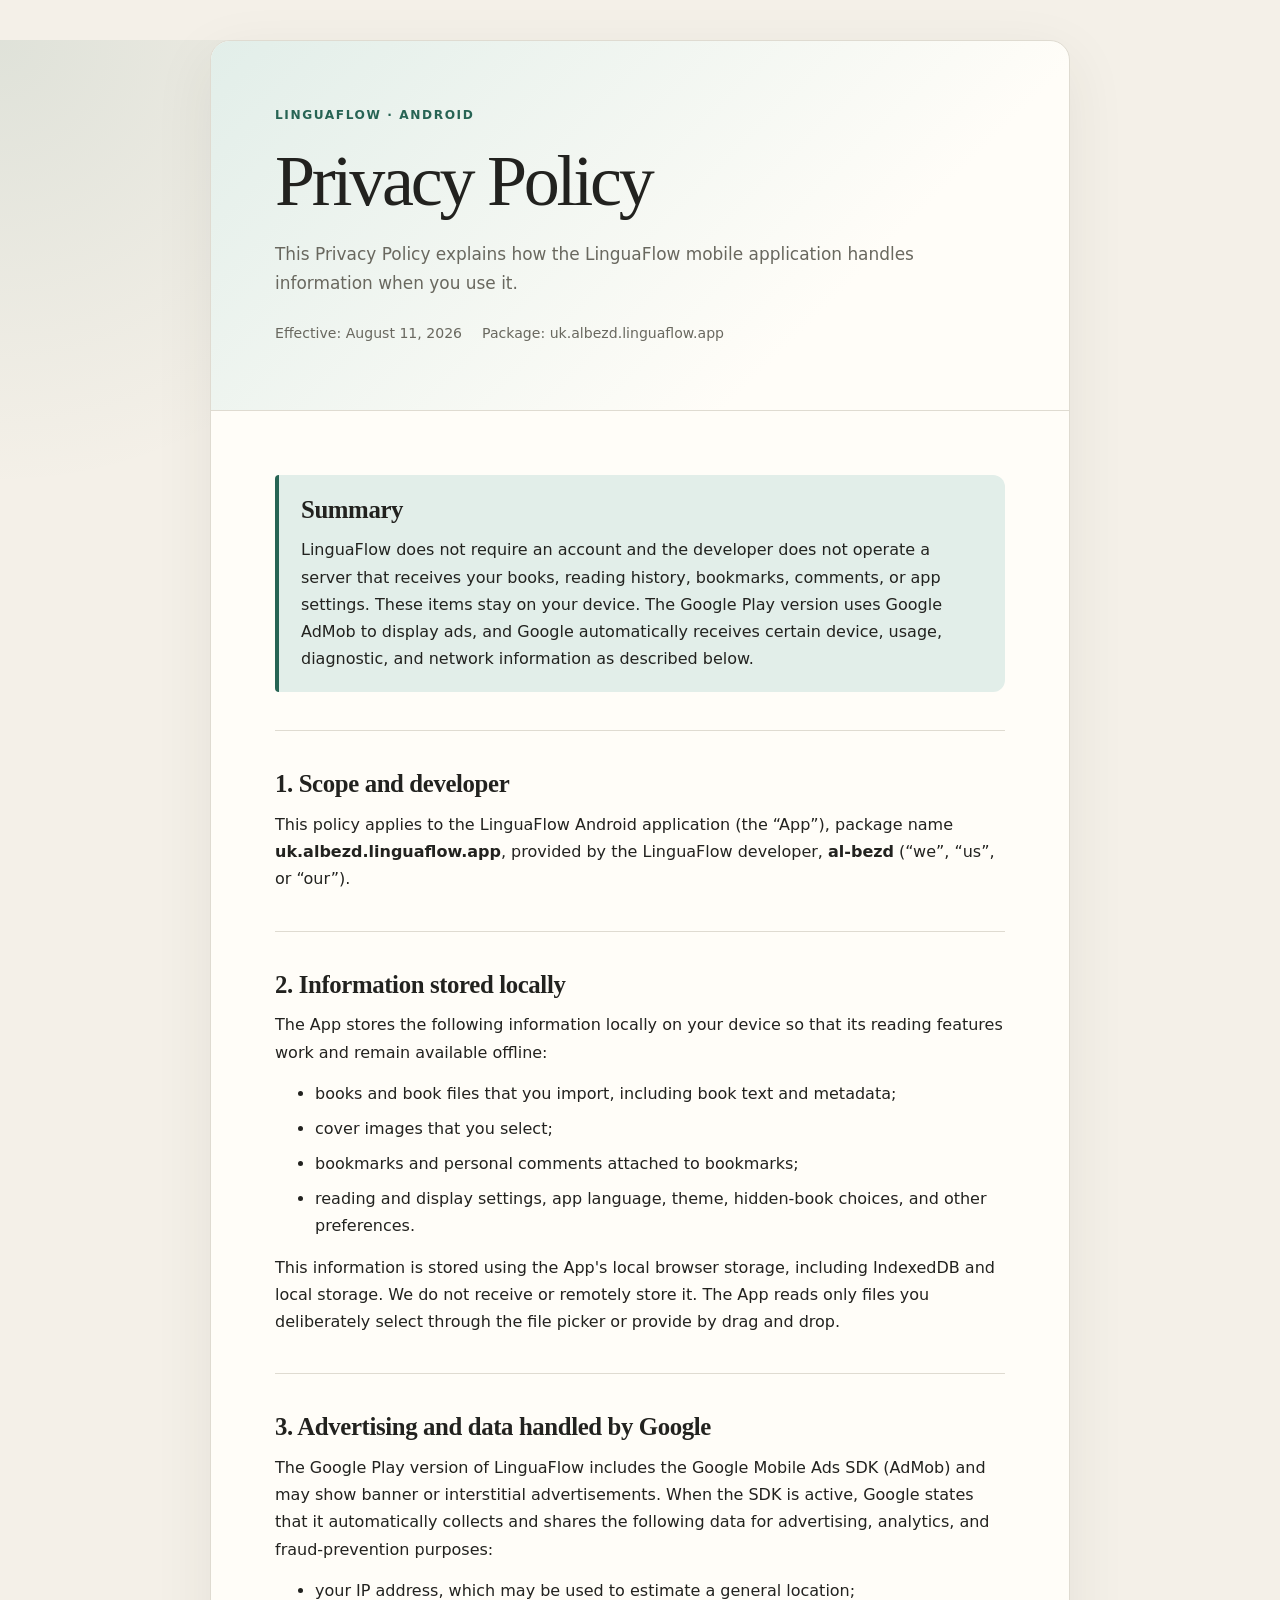
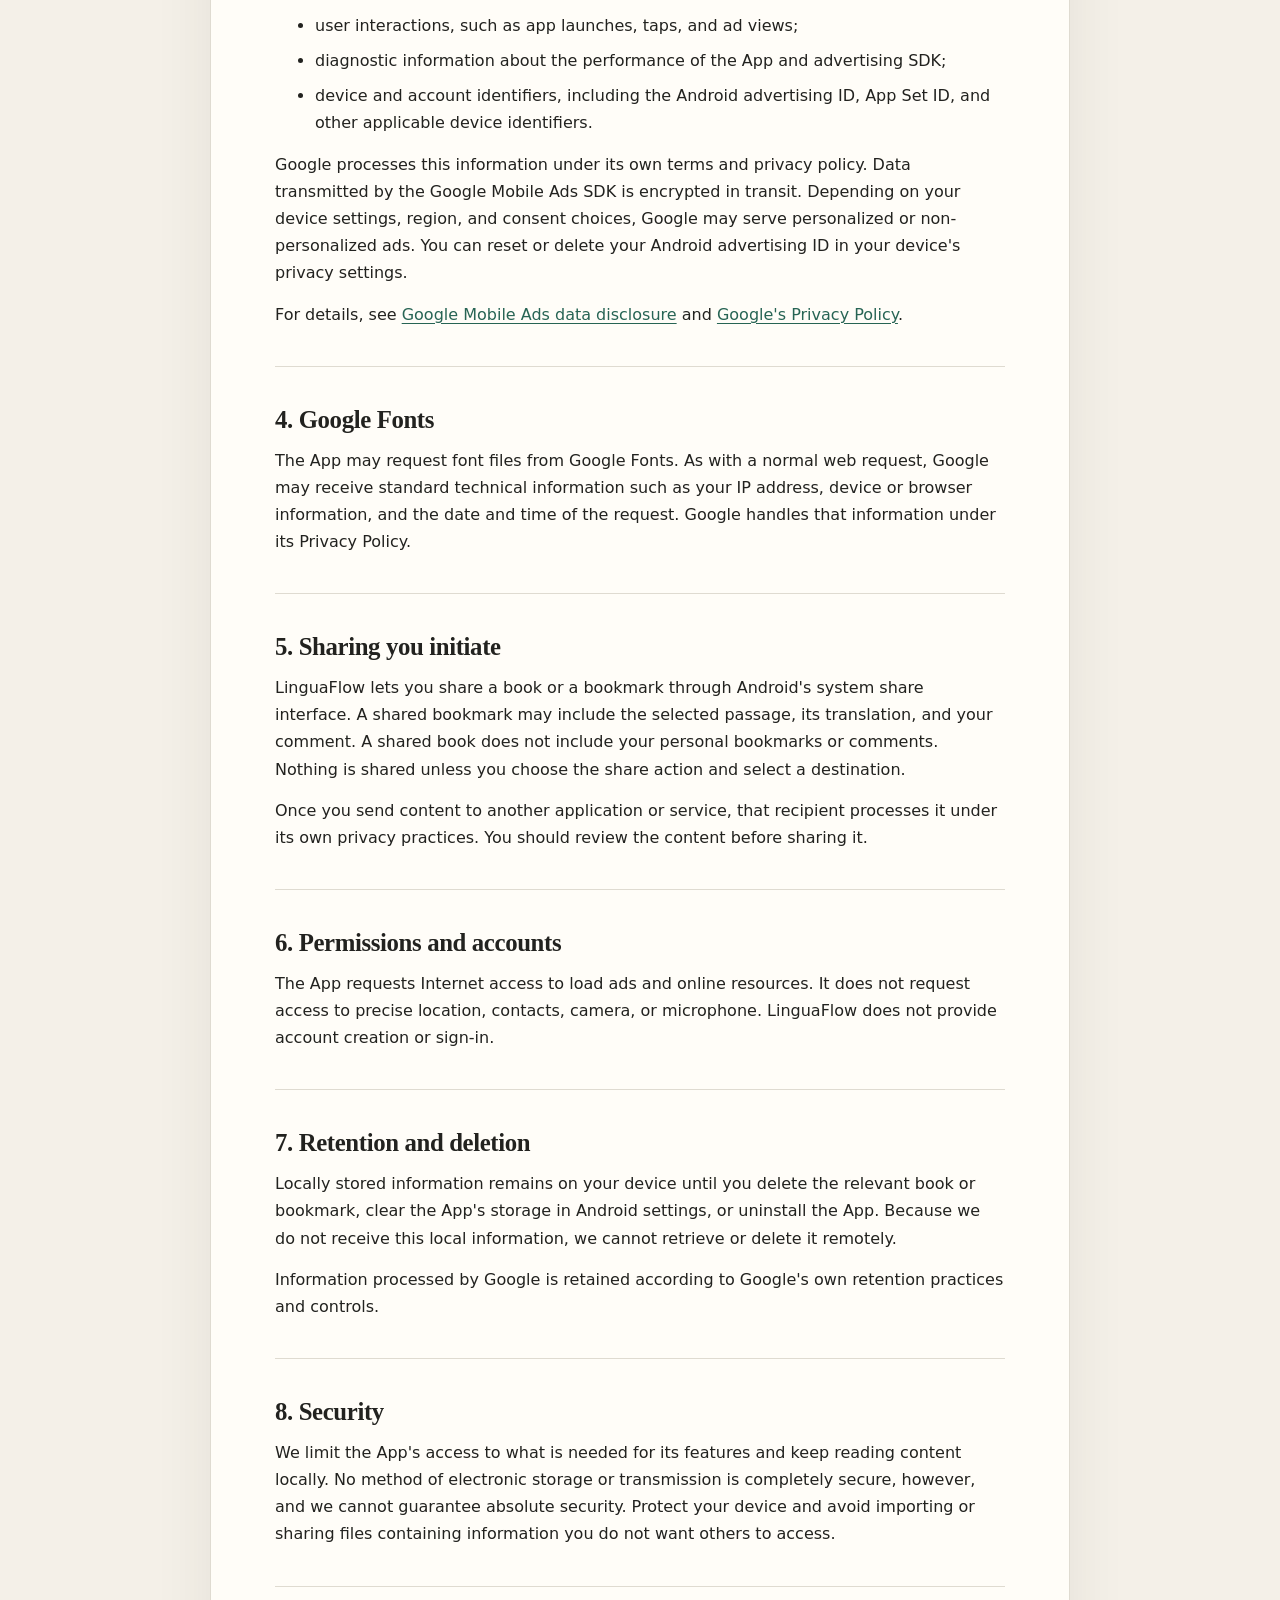
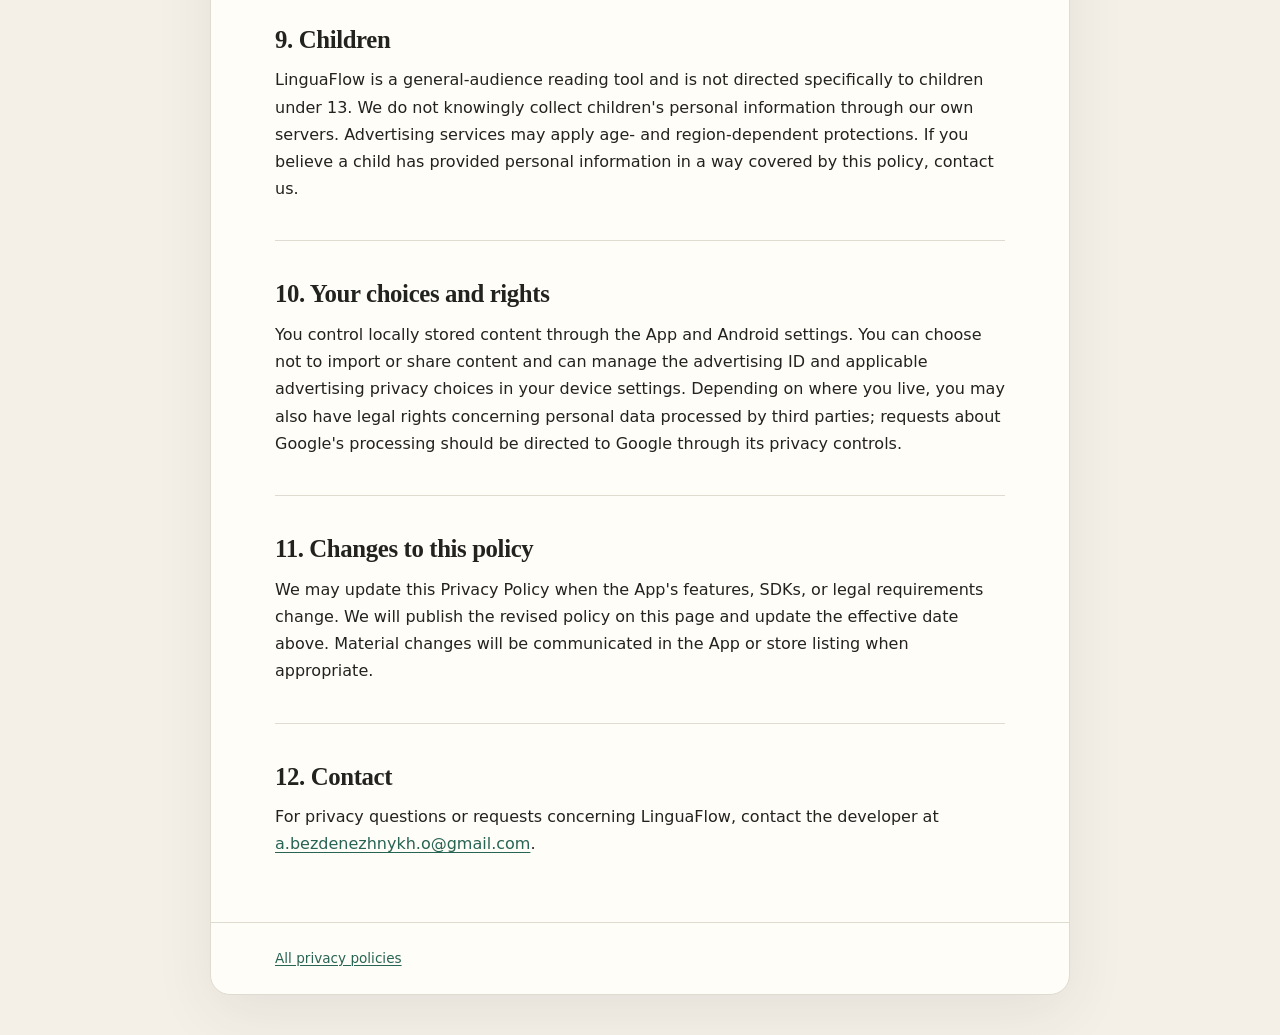
==== linguaflow/index.html @ a99cc35a "Publish LinguaFlow privacy policy" ====
<!doctype html>
<html lang="en">
<head>
  <meta charset="utf-8">
  <meta name="viewport" content="width=device-width, initial-scale=1">
  <meta name="description" content="Privacy Policy for the LinguaFlow Android application.">
  <title>Privacy Policy — LinguaFlow</title>
  <link rel="stylesheet" href="../assets/policy.css">
</head>
<body>
  <main class="page">
    <article class="document">
      <header class="hero">
        <p class="eyebrow">LinguaFlow · Android</p>
        <h1>Privacy Policy</h1>
        <p class="lede">This Privacy Policy explains how the LinguaFlow mobile application handles information when you use it.</p>
        <div class="meta">
          <span>Effective: August 11, 2026</span>
          <span>Package: uk.albezd.linguaflow.app</span>
        </div>
      </header>

      <div class="content">
        <section class="summary" aria-labelledby="summary-heading">
          <h2 id="summary-heading">Summary</h2>
          <p>LinguaFlow does not require an account and the developer does not operate a server that receives your books, reading history, bookmarks, comments, or app settings. These items stay on your device. The Google Play version uses Google AdMob to display ads, and Google automatically receives certain device, usage, diagnostic, and network information as described below.</p>
        </section>

        <section aria-labelledby="scope-heading">
          <h2 id="scope-heading">1. Scope and developer</h2>
          <p>This policy applies to the LinguaFlow Android application (the “App”), package name <strong>uk.albezd.linguaflow.app</strong>, provided by the LinguaFlow developer, <strong>al-bezd</strong> (“we”, “us”, or “our”).</p>
        </section>

        <section aria-labelledby="local-heading">
          <h2 id="local-heading">2. Information stored locally</h2>
          <p>The App stores the following information locally on your device so that its reading features work and remain available offline:</p>
          <ul>
            <li>books and book files that you import, including book text and metadata;</li>
            <li>cover images that you select;</li>
            <li>bookmarks and personal comments attached to bookmarks;</li>
            <li>reading and display settings, app language, theme, hidden-book choices, and other preferences.</li>
          </ul>
          <p>This information is stored using the App's local browser storage, including IndexedDB and local storage. We do not receive or remotely store it. The App reads only files you deliberately select through the file picker or provide by drag and drop.</p>
        </section>

        <section aria-labelledby="ads-heading">
          <h2 id="ads-heading">3. Advertising and data handled by Google</h2>
          <p>The Google Play version of LinguaFlow includes the Google Mobile Ads SDK (AdMob) and may show banner or interstitial advertisements. When the SDK is active, Google states that it automatically collects and shares the following data for advertising, analytics, and fraud-prevention purposes:</p>
          <ul>
            <li>your IP address, which may be used to estimate a general location;</li>
            <li>user interactions, such as app launches, taps, and ad views;</li>
            <li>diagnostic information about the performance of the App and advertising SDK;</li>
            <li>device and account identifiers, including the Android advertising ID, App Set ID, and other applicable device identifiers.</li>
          </ul>
          <p>Google processes this information under its own terms and privacy policy. Data transmitted by the Google Mobile Ads SDK is encrypted in transit. Depending on your device settings, region, and consent choices, Google may serve personalized or non-personalized ads. You can reset or delete your Android advertising ID in your device's privacy settings.</p>
          <p>For details, see <a href="https://developers.google.com/admob/android/privacy/play-data-disclosure">Google Mobile Ads data disclosure</a> and <a href="https://policies.google.com/privacy">Google's Privacy Policy</a>.</p>
        </section>

        <section aria-labelledby="fonts-heading">
          <h2 id="fonts-heading">4. Google Fonts</h2>
          <p>The App may request font files from Google Fonts. As with a normal web request, Google may receive standard technical information such as your IP address, device or browser information, and the date and time of the request. Google handles that information under its Privacy Policy.</p>
        </section>

        <section aria-labelledby="sharing-heading">
          <h2 id="sharing-heading">5. Sharing you initiate</h2>
          <p>LinguaFlow lets you share a book or a bookmark through Android's system share interface. A shared bookmark may include the selected passage, its translation, and your comment. A shared book does not include your personal bookmarks or comments. Nothing is shared unless you choose the share action and select a destination.</p>
          <p>Once you send content to another application or service, that recipient processes it under its own privacy practices. You should review the content before sharing it.</p>
        </section>

        <section aria-labelledby="permissions-heading">
          <h2 id="permissions-heading">6. Permissions and accounts</h2>
          <p>The App requests Internet access to load ads and online resources. It does not request access to precise location, contacts, camera, or microphone. LinguaFlow does not provide account creation or sign-in.</p>
        </section>

        <section aria-labelledby="retention-heading">
          <h2 id="retention-heading">7. Retention and deletion</h2>
          <p>Locally stored information remains on your device until you delete the relevant book or bookmark, clear the App's storage in Android settings, or uninstall the App. Because we do not receive this local information, we cannot retrieve or delete it remotely.</p>
          <p>Information processed by Google is retained according to Google's own retention practices and controls.</p>
        </section>

        <section aria-labelledby="security-heading">
          <h2 id="security-heading">8. Security</h2>
          <p>We limit the App's access to what is needed for its features and keep reading content locally. No method of electronic storage or transmission is completely secure, however, and we cannot guarantee absolute security. Protect your device and avoid importing or sharing files containing information you do not want others to access.</p>
        </section>

        <section aria-labelledby="children-heading">
          <h2 id="children-heading">9. Children</h2>
          <p>LinguaFlow is a general-audience reading tool and is not directed specifically to children under 13. We do not knowingly collect children's personal information through our own servers. Advertising services may apply age- and region-dependent protections. If you believe a child has provided personal information in a way covered by this policy, contact us.</p>
        </section>

        <section aria-labelledby="rights-heading">
          <h2 id="rights-heading">10. Your choices and rights</h2>
          <p>You control locally stored content through the App and Android settings. You can choose not to import or share content and can manage the advertising ID and applicable advertising privacy choices in your device settings. Depending on where you live, you may also have legal rights concerning personal data processed by third parties; requests about Google's processing should be directed to Google through its privacy controls.</p>
        </section>

        <section aria-labelledby="changes-heading">
          <h2 id="changes-heading">11. Changes to this policy</h2>
          <p>We may update this Privacy Policy when the App's features, SDKs, or legal requirements change. We will publish the revised policy on this page and update the effective date above. Material changes will be communicated in the App or store listing when appropriate.</p>
        </section>

        <section aria-labelledby="contact-heading">
          <h2 id="contact-heading">12. Contact</h2>
          <p>For privacy questions or requests concerning LinguaFlow, contact the developer at <a href="mailto:a.bezdenezhnykh.o@gmail.com">a.bezdenezhnykh.o@gmail.com</a>.</p>
        </section>
      </div>

      <footer class="footer"><a href="../">All privacy policies</a></footer>
    </article>
  </main>
</body>
</html>
---- assets/policy.css ----
:root {
  color-scheme: light;
  --background: #f4f0e8;
  --paper: #fffdf8;
  --ink: #22221f;
  --muted: #69685f;
  --line: #dfdbd1;
  --accent: #276454;
  --accent-soft: #e2eee9;
  font-family: Inter, ui-sans-serif, system-ui, -apple-system, BlinkMacSystemFont, "Segoe UI", sans-serif;
}

* { box-sizing: border-box; }

html {
  background: var(--background);
  scroll-behavior: smooth;
}

body {
  margin: 0;
  color: var(--ink);
  background: radial-gradient(circle at top left, rgba(39, 100, 84, 0.1), transparent 28rem), var(--background);
  font-size: 16px;
  line-height: 1.7;
}

a {
  color: var(--accent);
  text-decoration-thickness: 1px;
  text-underline-offset: 0.18em;
}

a:hover { text-decoration-thickness: 2px; }

.page {
  width: min(100% - 32px, 860px);
  margin: 40px auto;
}

.document {
  overflow: hidden;
  border: 1px solid var(--line);
  border-radius: 20px;
  background: var(--paper);
  box-shadow: 0 18px 60px rgba(48, 45, 36, 0.08);
}

.hero {
  padding: clamp(32px, 7vw, 64px);
  border-bottom: 1px solid var(--line);
  background: linear-gradient(135deg, var(--accent-soft), transparent 72%);
}

.eyebrow {
  margin: 0 0 12px;
  color: var(--accent);
  font-size: 0.76rem;
  font-weight: 750;
  letter-spacing: 0.13em;
  text-transform: uppercase;
}

h1, h2 {
  margin-top: 0;
  font-family: Georgia, "Times New Roman", serif;
  line-height: 1.2;
}

h1 {
  max-width: 14ch;
  margin-bottom: 16px;
  font-size: clamp(2.25rem, 8vw, 4.5rem);
  font-weight: 500;
  letter-spacing: -0.045em;
}

h2 {
  margin-bottom: 12px;
  font-size: 1.55rem;
  font-weight: 600;
  letter-spacing: -0.015em;
}

.lede {
  max-width: 64ch;
  margin: 0;
  color: var(--muted);
  font-size: 1.06rem;
}

.meta {
  display: flex;
  flex-wrap: wrap;
  gap: 8px 20px;
  margin-top: 24px;
  color: var(--muted);
  font-size: 0.88rem;
}

.content { padding: clamp(28px, 7vw, 64px); }

section + section {
  margin-top: 38px;
  padding-top: 38px;
  border-top: 1px solid var(--line);
}

p, ul { margin: 0 0 14px; }
li + li { margin-top: 8px; }

.summary {
  padding: 20px 22px;
  border-left: 4px solid var(--accent);
  border-radius: 4px 12px 12px 4px;
  background: var(--accent-soft);
}

.summary p:last-child,
section > :last-child { margin-bottom: 0; }

.footer {
  padding: 24px clamp(28px, 7vw, 64px);
  border-top: 1px solid var(--line);
  color: var(--muted);
  font-size: 0.85rem;
}

.policy-list {
  display: grid;
  gap: 14px;
  margin: 28px 0 0;
  padding: 0;
  list-style: none;
}

.policy-list a {
  display: block;
  padding: 18px 20px;
  border: 1px solid var(--line);
  border-radius: 12px;
  background: rgba(255, 255, 255, 0.55);
  font-weight: 700;
}

@media (max-width: 560px) {
  .page {
    width: min(100% - 20px, 860px);
    margin: 10px auto;
  }

  .document { border-radius: 14px; }
}

@media print {
  body { background: white; }
  .page { width: 100%; margin: 0; }
  .document { border: 0; box-shadow: none; }
}
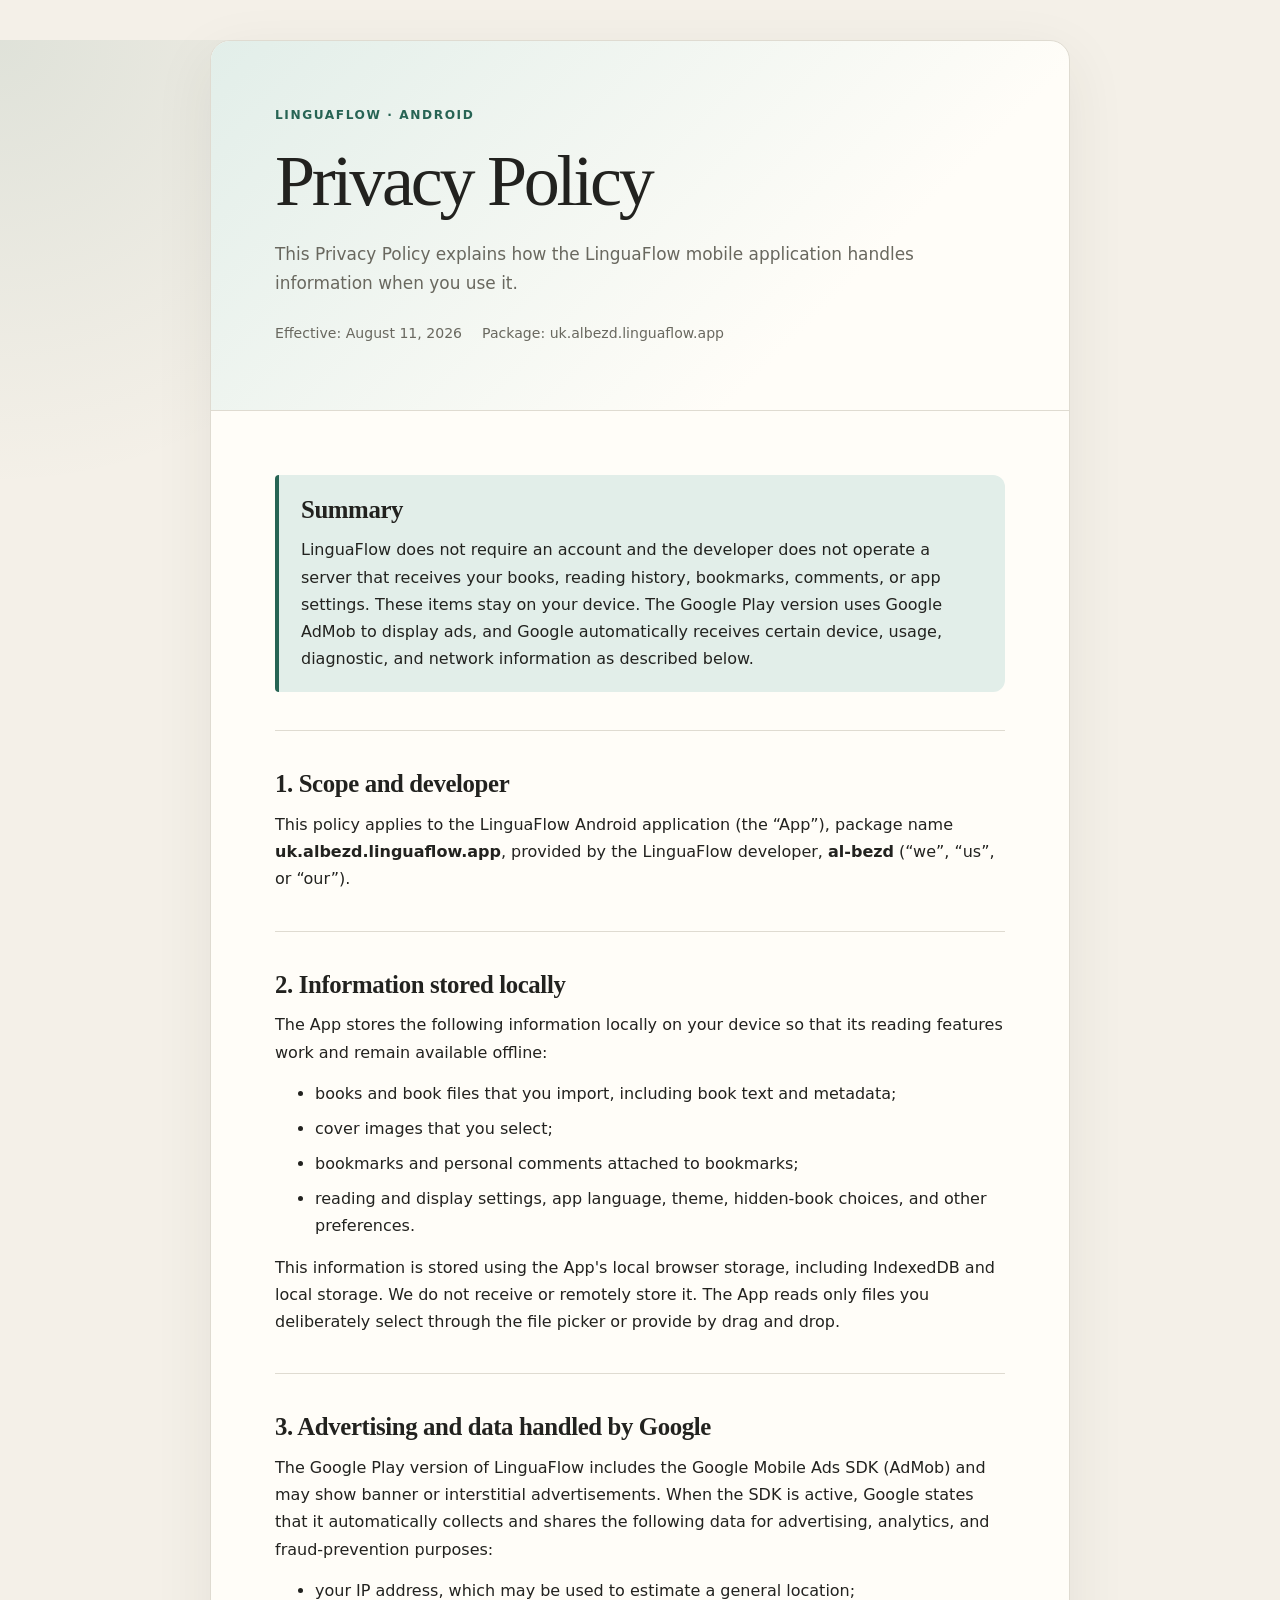
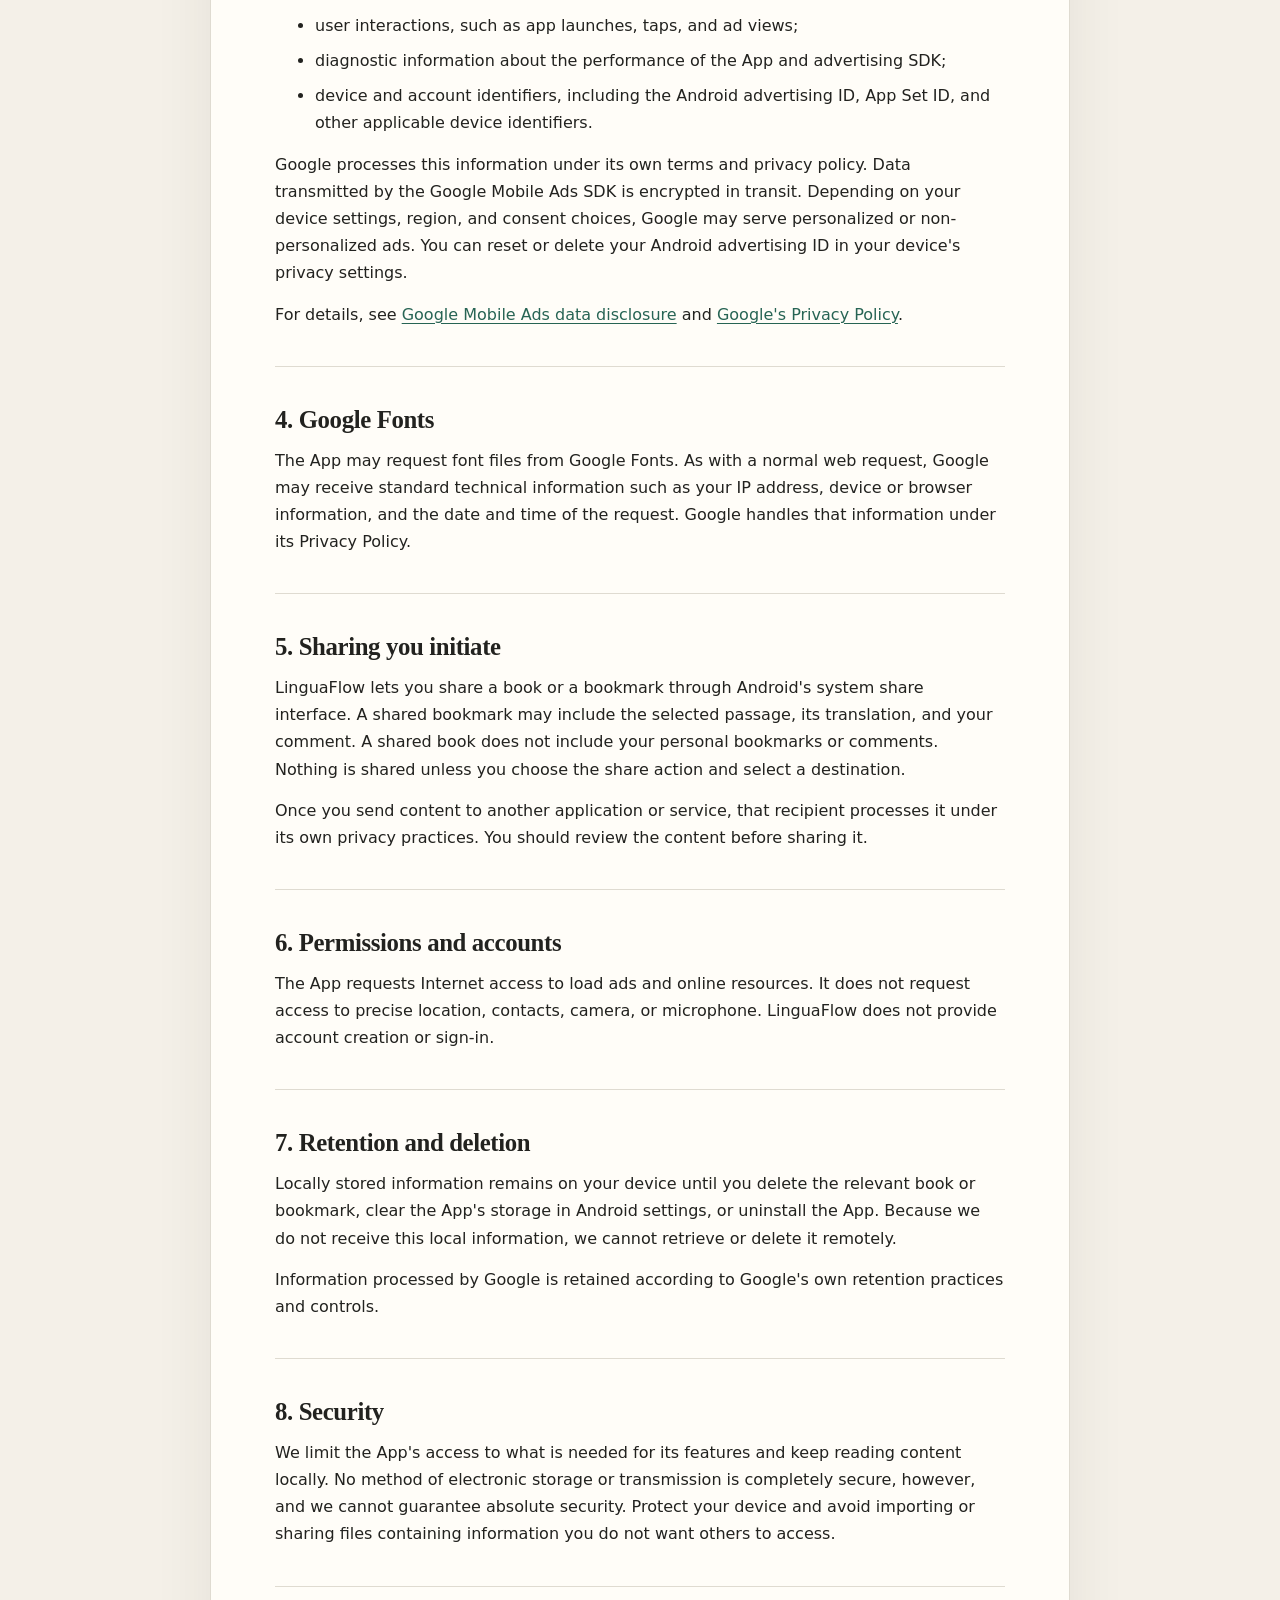
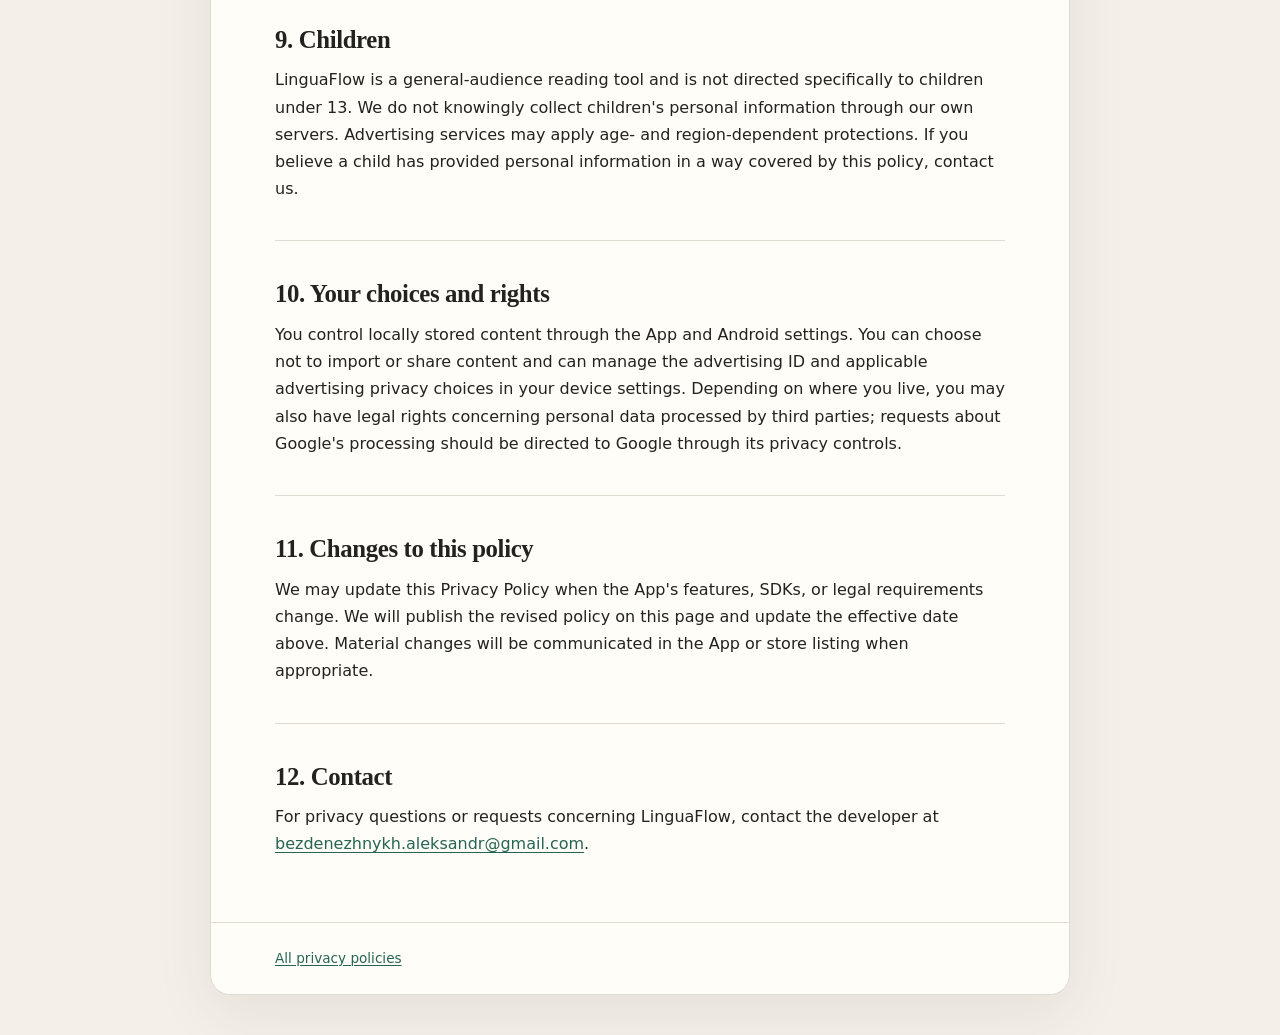
==== commit 5404045d: "Update LinguaFlow privacy contact" ====
--- a/linguaflow/index.html
+++ b/linguaflow/index.html
@@ -100,7 +100,7 @@
 
         <section aria-labelledby="contact-heading">
           <h2 id="contact-heading">12. Contact</h2>
-          <p>For privacy questions or requests concerning LinguaFlow, contact the developer at <a href="mailto:a.bezdenezhnykh.o@gmail.com">a.bezdenezhnykh.o@gmail.com</a>.</p>
+          <p>For privacy questions or requests concerning LinguaFlow, contact the developer at <a href="mailto:bezdenezhnykh.aleksandr@gmail.com">bezdenezhnykh.aleksandr@gmail.com</a>.</p>
         </section>
       </div>
 
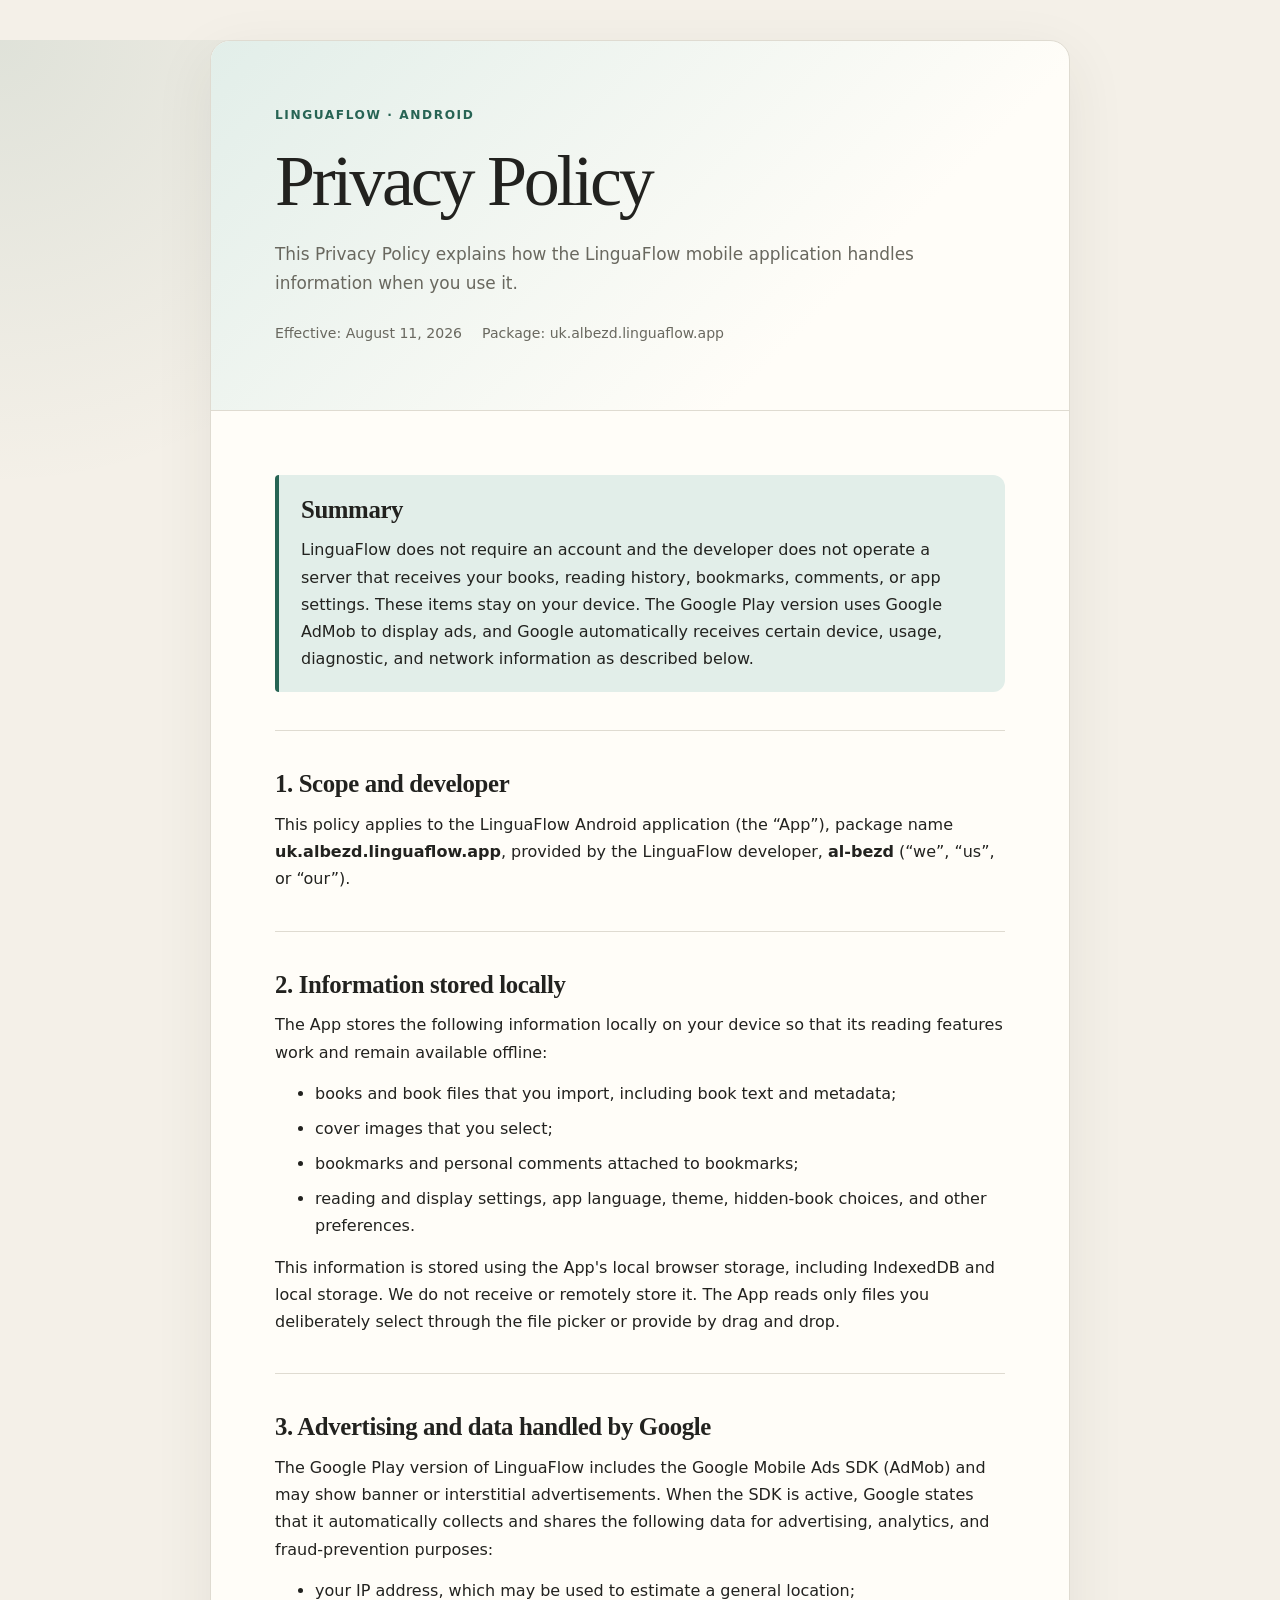
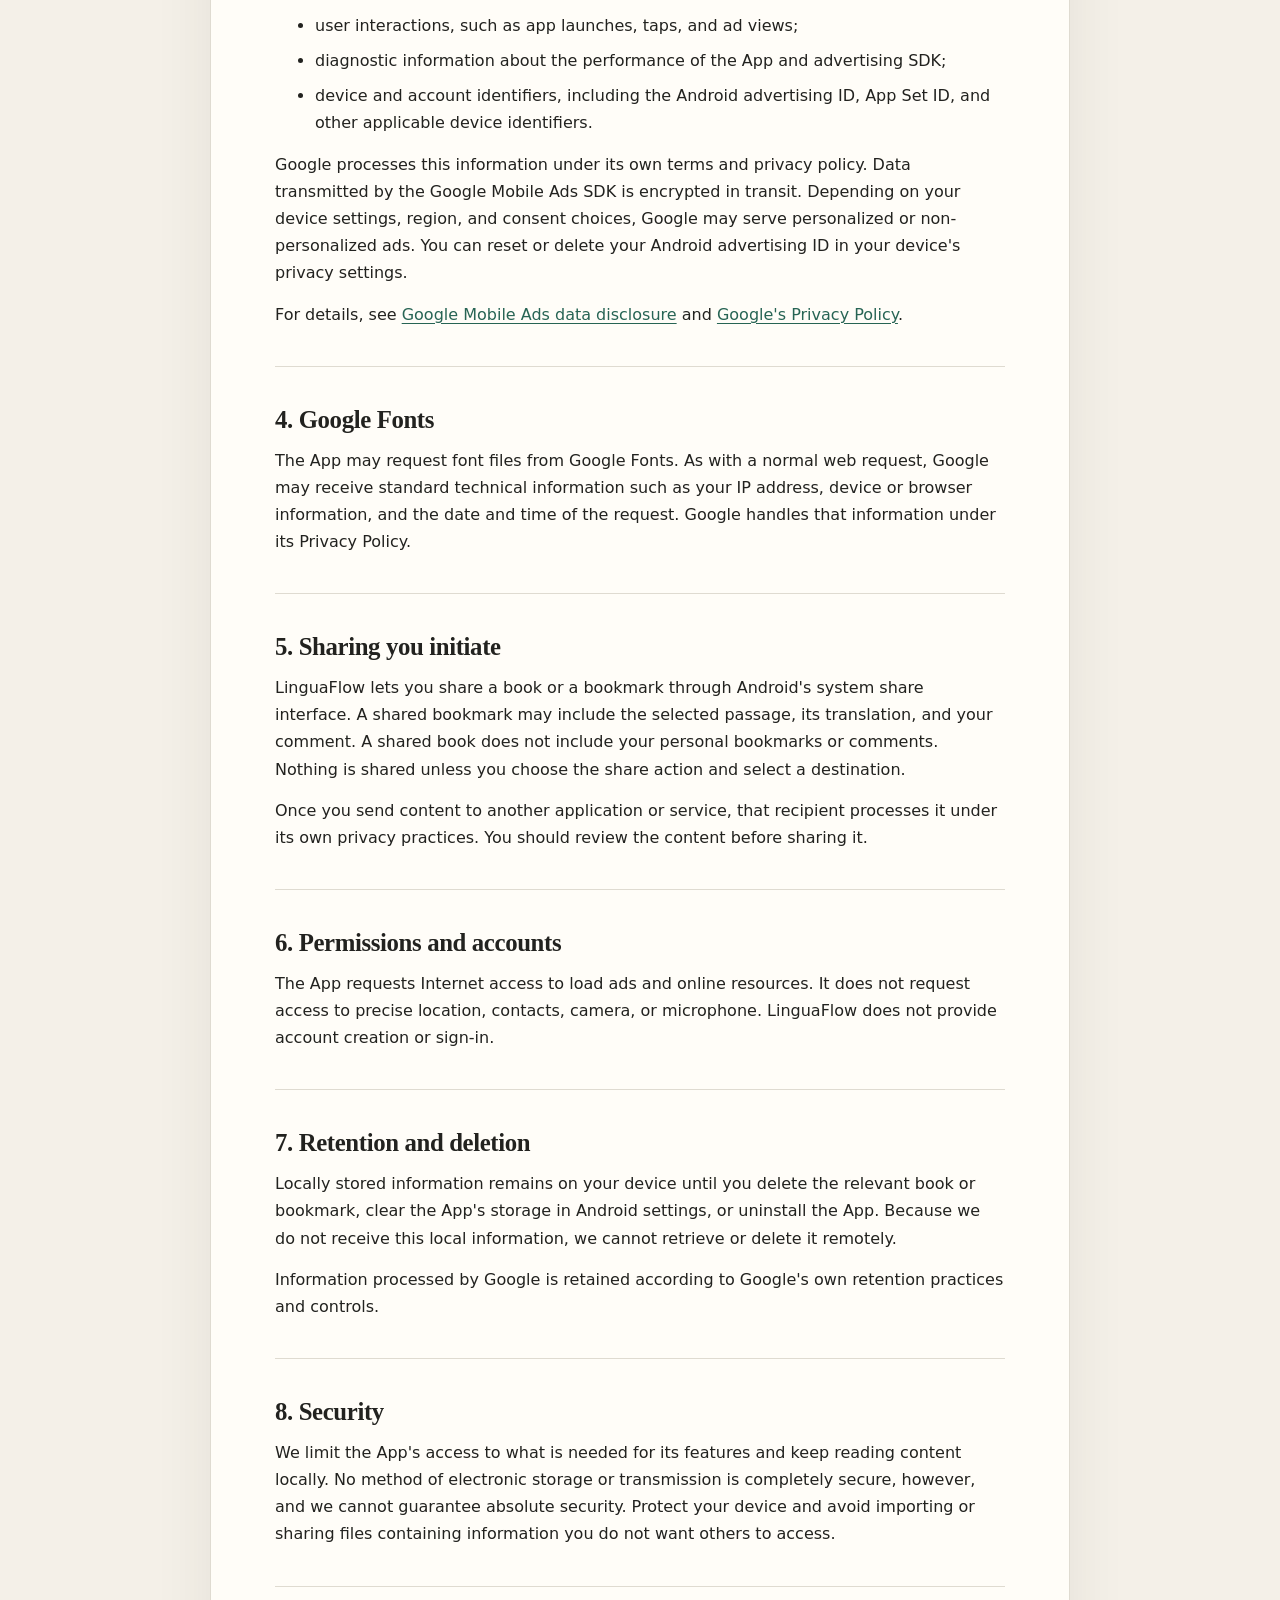
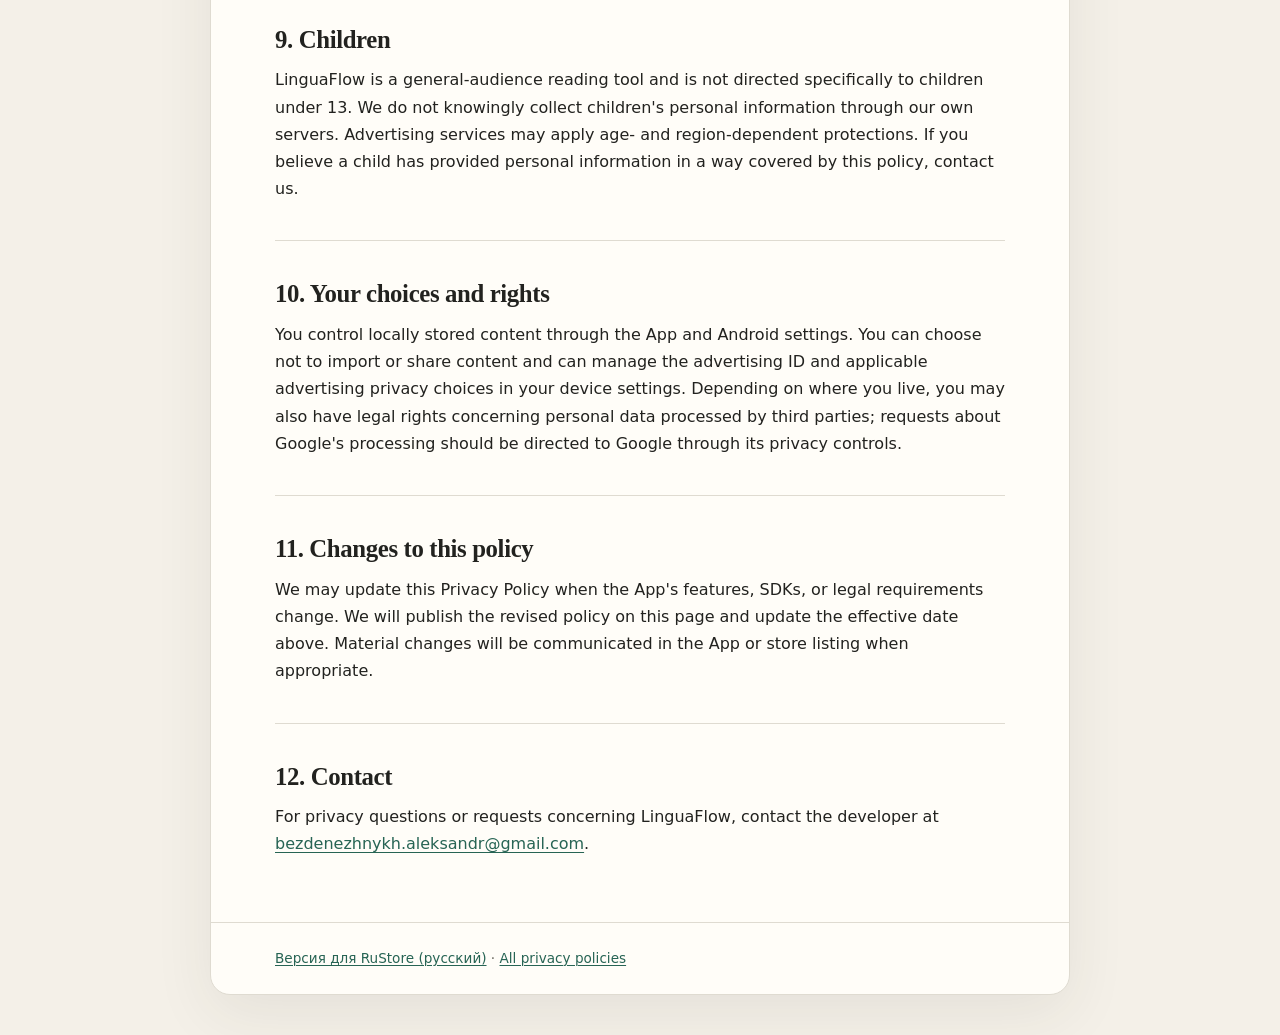
==== commit 289b7c52: "Add RuStore privacy policy for LinguaFlow Covers the Yandex Mobile Ads SDK data flows and local-only" ====
--- a/linguaflow/index.html
+++ b/linguaflow/index.html
@@ -104,7 +104,7 @@
         </section>
       </div>
 
-      <footer class="footer"><a href="../">All privacy policies</a></footer>
+      <footer class="footer"><a href="rustore/">Версия для RuStore (русский)</a> · <a href="../">All privacy policies</a></footer>
     </article>
   </main>
 </body>
